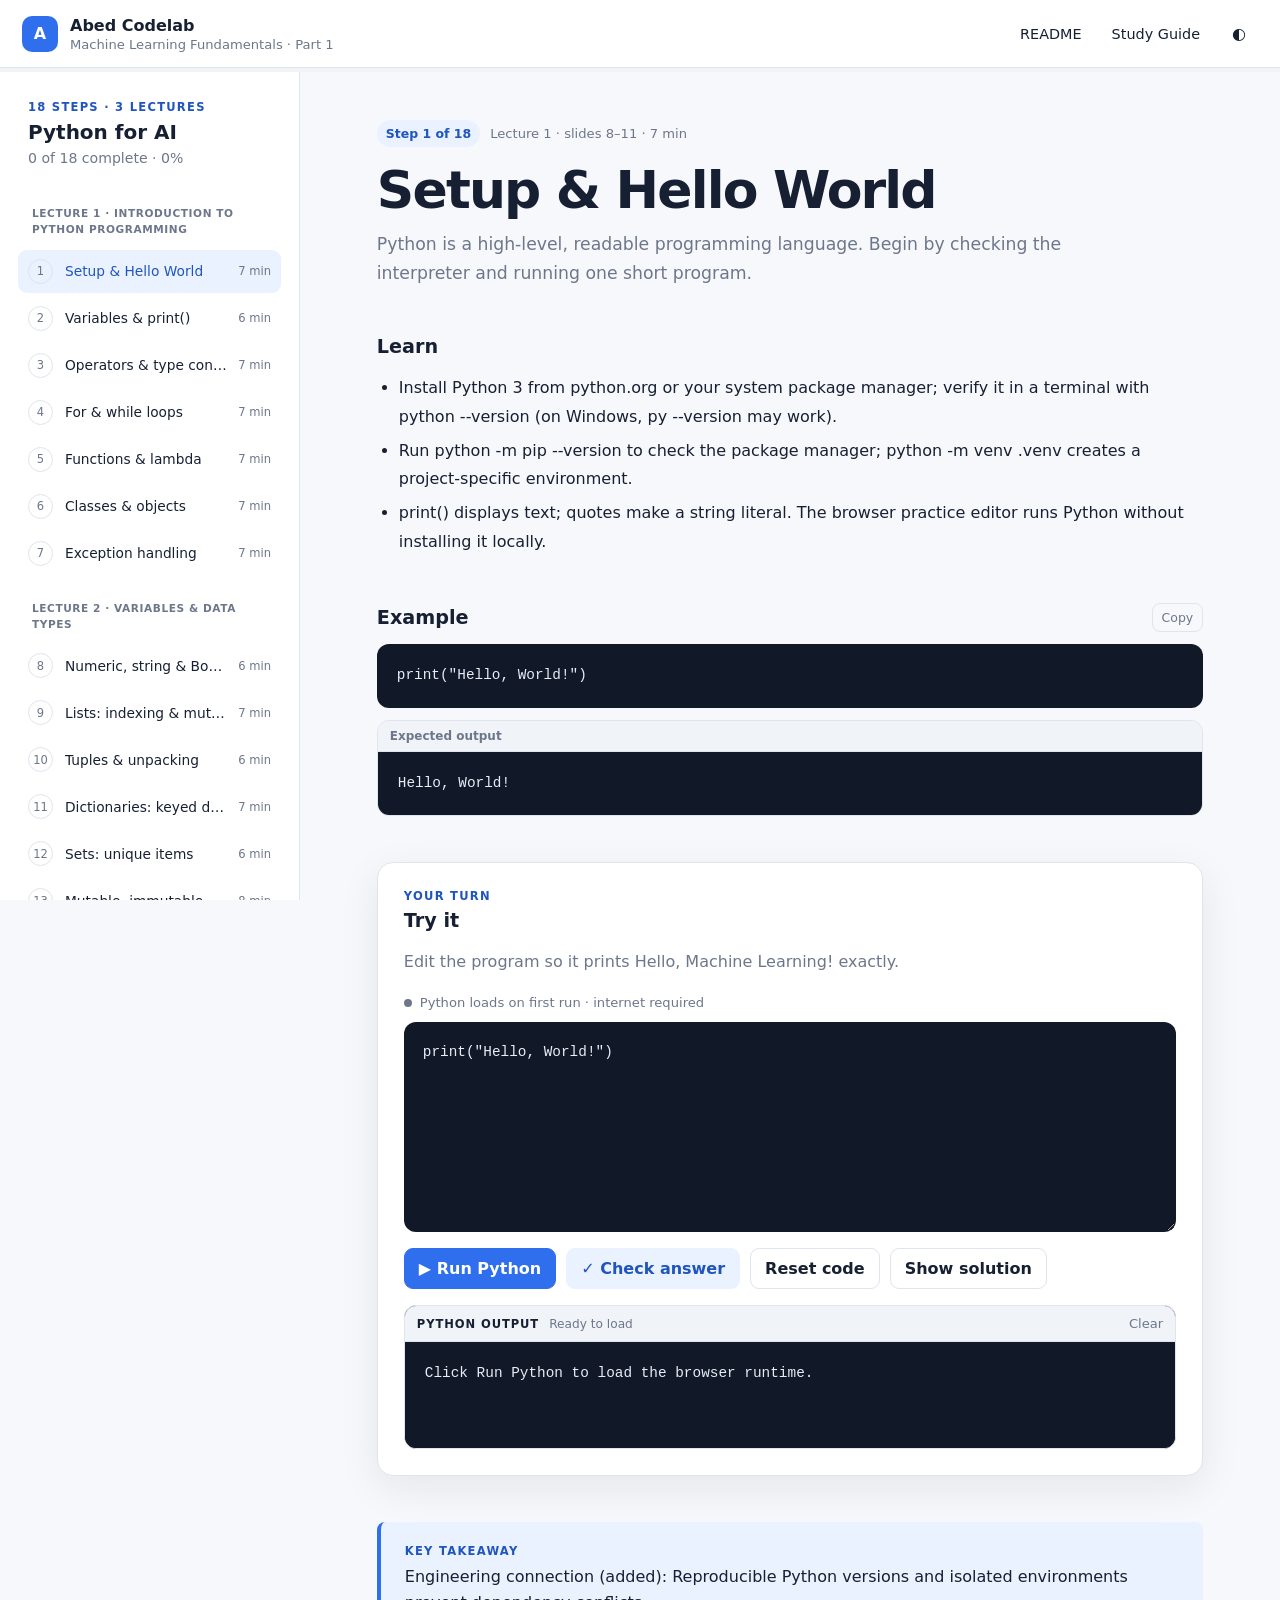
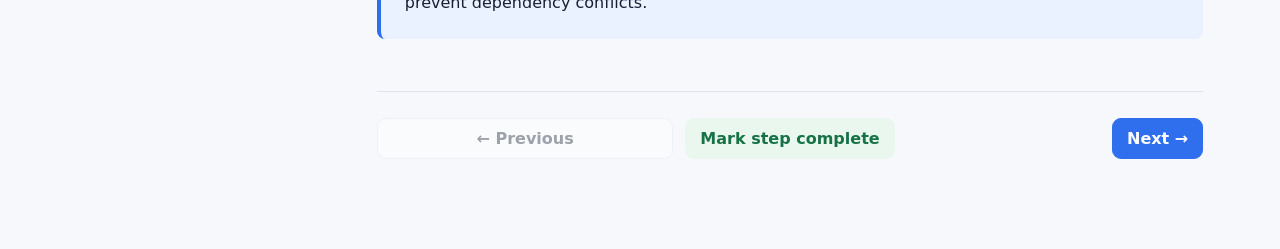
==== codelab/index.html @ a39e4258 "Link Codelab navigation to rendered GitHub documentation" ====
<!doctype html>
<html lang="en">
<head>
  <meta charset="utf-8">
  <meta name="viewport" content="width=device-width, initial-scale=1">
  <meta name="description" content="Abed Codelab: interactive Python-first course from three Machine Learning Fundamentals lecture decks.">
  <title>Abed Codelab — Machine Learning Fundamentals · Part 1</title>
  <link rel="stylesheet" href="./styles.css?v=20261101-part1">
</head>
<body>
  <header class="topbar">
    <button class="menu-button" id="menuButton" aria-label="Open navigation">☰</button>
    <div class="brand">
      <div class="brand-mark">A</div>
      <div>
        <strong>Abed Codelab</strong>
        <span>Machine Learning Fundamentals · Part 1</span>
      </div>
    </div>
    <div class="topbar-actions">
      <a href="https://github.com/abed-dvp/machine-learning-fundamentals-part1#readme" class="ghost-link" target="_blank">README</a>
      <a href="https://github.com/abed-dvp/machine-learning-fundamentals-part1/blob/main/STUDY_GUIDE.md" class="ghost-link" target="_blank">Study Guide</a>
      <button id="themeButton" class="icon-button" aria-label="Toggle theme">◐</button>
    </div>
  </header>

  <div class="progress-shell" aria-label="Course progress">
    <div id="progressBar" class="progress-bar"></div>
  </div>

  <div class="layout">
    <aside class="sidebar" id="sidebar">
      <div class="sidebar-head">
        <p class="eyebrow">18 STEPS · 3 LECTURES</p>
        <h2>Python for AI</h2>
        <p id="progressText">0 of 18 complete</p>
      </div>
      <nav id="stepNav" class="step-nav" aria-label="Codelab steps"></nav>
      <div class="sidebar-footer">
        <button id="resetProgress" class="text-button">Reset progress</button>
      </div>
    </aside>

    <main class="main">
      <article class="lesson-card">
        <div class="lesson-meta">
          <span id="stepNumber" class="step-pill"></span>
          <span id="videoTime" class="time-link"></span>
        </div>

        <h1 id="lessonTitle"></h1>
        <p id="lessonIntro" class="lead"></p>

        <section>
          <h2>Learn</h2>
          <ul id="learnBullets" class="learn-list"></ul>
        </section>

        <section>
          <div class="section-head">
            <h2>Example</h2>
            <button class="copy-button" data-copy="exampleCode">Copy</button>
          </div>
          <pre><code id="exampleCode"></code></pre>
          <div class="output-block">
            <span>Expected output</span>
            <pre><code id="expectedOutput"></code></pre>
          </div>
        </section>

        <section class="try-section">
          <div class="section-head">
            <div>
              <p class="eyebrow">YOUR TURN</p>
              <h2>Try it</h2>
            </div>
          </div>
          <p id="challengeText"></p>
          <div class="runtime-status" id="runtimeStatus" role="status" aria-live="polite">
            <span class="runtime-dot loading" id="runtimeDot"></span>
            <span id="runtimeText">Loading Python runtime…</span>
          </div>

          <textarea id="starterCode" spellcheck="false" aria-label="Practice Python code"></textarea>

          <div class="try-actions">
            <button id="runPython" class="primary-button" disabled>▶ Run Python</button>
            <button id="checkAnswer" class="check-button" disabled>✓ Check answer</button>
            <button id="resetCode" class="secondary-button">Reset code</button>
            <button id="solutionButton" class="secondary-button">Show solution</button>
          </div>

          <div class="run-panel" id="runPanel" aria-live="polite">
            <div class="run-panel-head">
              <div>
                <span class="terminal-label">PYTHON OUTPUT</span>
                <span class="execution-state" id="executionState">Ready when Python loads</span>
              </div>
              <button id="clearOutput" class="text-button">Clear</button>
            </div>
            <pre class="terminal"><code id="runOutput">Python runtime is loading…</code></pre>
            <div id="checkFeedback" class="check-feedback" hidden></div>
          </div>

          <div id="solutionPanel" class="solution-panel" hidden>
            <div class="section-head">
              <strong>One possible solution</strong>
              <button class="copy-button" data-copy="solutionCode">Copy</button>
            </div>
            <pre><code id="solutionCode"></code></pre>
          </div>
        </section>

        <section class="takeaway">
          <p class="eyebrow">KEY TAKEAWAY</p>
          <p id="takeawayText"></p>
        </section>

        <div class="lesson-footer">
          <button id="prevButton" class="secondary-button">← Previous</button>
          <button id="completeButton" class="complete-button">Mark step complete</button>
          <button id="nextButton" class="primary-button">Next →</button>
        </div>
      </article>
    </main>
  </div>

  <script src="./steps.js?v=20261101-part1"></script>
  <script src="./app.js?v=20261101-part1"></script>
</body>
</html>
---- codelab/styles.css ----
:root {
  --bg: #f7f8fb;
  --surface: #ffffff;
  --surface-2: #f0f3f8;
  --text: #172033;
  --muted: #6d778b;
  --border: #dfe4ed;
  --accent: #2f6fed;
  --accent-strong: #1f55bd;
  --accent-soft: #eaf1ff;
  --success: #177245;
  --success-soft: #e9f7ef;
  --code-bg: #111827;
  --code-text: #e7edf7;
  --shadow: 0 12px 40px rgba(20, 31, 51, 0.08);
}

[data-theme="dark"] {
  --bg: #0d1117;
  --surface: #151b23;
  --surface-2: #1c2430;
  --text: #edf2f8;
  --muted: #9da8b8;
  --border: #2c3644;
  --accent: #79a6ff;
  --accent-strong: #9dbbff;
  --accent-soft: #182a4c;
  --success: #63cf93;
  --success-soft: #153624;
  --code-bg: #090d12;
  --code-text: #e8eef8;
  --shadow: none;
}

* { box-sizing: border-box; }

html { scroll-behavior: smooth; }

body {
  margin: 0;
  font-family: Inter, ui-sans-serif, system-ui, -apple-system, BlinkMacSystemFont, "Segoe UI", sans-serif;
  color: var(--text);
  background: var(--bg);
}

button, textarea { font: inherit; }

button, a { -webkit-tap-highlight-color: transparent; }

.topbar {
  position: sticky;
  top: 0;
  z-index: 20;
  height: 68px;
  display: flex;
  align-items: center;
  gap: 18px;
  padding: 0 22px;
  background: color-mix(in srgb, var(--surface) 94%, transparent);
  border-bottom: 1px solid var(--border);
  backdrop-filter: blur(12px);
}

.brand {
  display: flex;
  align-items: center;
  gap: 12px;
  min-width: 0;
}

.brand-mark {
  width: 36px;
  height: 36px;
  display: grid;
  place-items: center;
  border-radius: 10px;
  font-weight: 800;
  color: white;
  background: var(--accent);
}

.brand strong, .brand span {
  display: block;
}

.brand span {
  margin-top: 2px;
  color: var(--muted);
  font-size: 0.82rem;
}

.topbar-actions {
  margin-left: auto;
  display: flex;
  align-items: center;
  gap: 10px;
}

.ghost-link, .icon-button, .menu-button {
  color: var(--text);
  background: transparent;
  border: 0;
  text-decoration: none;
  cursor: pointer;
}

.ghost-link {
  padding: 8px 10px;
  border-radius: 8px;
  font-size: 0.9rem;
}

.ghost-link:hover { background: var(--surface-2); }

.icon-button, .menu-button {
  width: 38px;
  height: 38px;
  border-radius: 9px;
}

.icon-button:hover, .menu-button:hover { background: var(--surface-2); }

.menu-button { display: none; font-size: 1.1rem; }

.progress-shell {
  position: sticky;
  top: 68px;
  z-index: 19;
  height: 4px;
  background: var(--surface-2);
}

.progress-bar {
  width: 0;
  height: 100%;
  background: var(--accent);
  transition: width 200ms ease;
}

.layout {
  display: grid;
  grid-template-columns: 300px minmax(0, 1fr);
  min-height: calc(100vh - 72px);
}

.sidebar {
  position: sticky;
  top: 72px;
  align-self: start;
  height: calc(100vh - 72px);
  overflow-y: auto;
  padding: 28px 18px 24px;
  background: var(--surface);
  border-right: 1px solid var(--border);
}

.sidebar-head {
  padding: 0 10px 18px;
}

.sidebar-head h2 {
  margin: 4px 0 6px;
  font-size: 1.25rem;
}

.sidebar-head p:last-child {
  margin: 0;
  color: var(--muted);
  font-size: 0.88rem;
}

.eyebrow {
  margin: 0 0 6px;
  color: var(--accent-strong);
  font-size: 0.72rem;
  font-weight: 800;
  letter-spacing: 0.11em;
}

.step-nav {
  display: grid;
  gap: 4px;
}

.step-link {
  width: 100%;
  display: grid;
  grid-template-columns: 27px minmax(0, 1fr) auto;
  align-items: center;
  gap: 10px;
  padding: 9px 10px;
  color: var(--text);
  background: transparent;
  border: 0;
  border-radius: 9px;
  text-align: left;
  cursor: pointer;
}

.step-link:hover { background: var(--surface-2); }

.step-link.active {
  color: var(--accent-strong);
  background: var(--accent-soft);
}

.step-index {
  width: 25px;
  height: 25px;
  display: grid;
  place-items: center;
  color: var(--muted);
  border: 1px solid var(--border);
  border-radius: 50%;
  font-size: 0.72rem;
}

.step-link.complete .step-index {
  color: var(--success);
  background: var(--success-soft);
  border-color: transparent;
}

.step-title {
  min-width: 0;
  overflow: hidden;
  text-overflow: ellipsis;
  white-space: nowrap;
  font-size: 0.86rem;
}

.step-time {
  color: var(--muted);
  font-size: 0.72rem;
}

.sidebar-footer {
  padding: 18px 10px 0;
}

.text-button {
  padding: 0;
  color: var(--muted);
  background: none;
  border: 0;
  cursor: pointer;
  font-size: 0.82rem;
}

.text-button:hover { color: var(--text); }

.main {
  padding: 48px clamp(20px, 6vw, 84px) 90px;
}

.lesson-card {
  max-width: 900px;
  margin: 0 auto;
}

.lesson-meta {
  display: flex;
  align-items: center;
  gap: 10px;
}

.step-pill {
  display: inline-flex;
  padding: 6px 9px;
  color: var(--accent-strong);
  background: var(--accent-soft);
  border-radius: 999px;
  font-size: 0.78rem;
  font-weight: 700;
}

.time-link {
  color: var(--muted);
  text-decoration: none;
  font-size: 0.82rem;
}

.time-link:hover { color: var(--accent-strong); }

h1 {
  max-width: 760px;
  margin: 16px 0 12px;
  font-size: clamp(2rem, 5vw, 3.25rem);
  line-height: 1.05;
  letter-spacing: -0.035em;
}

.lead {
  max-width: 760px;
  margin: 0;
  color: var(--muted);
  font-size: 1.08rem;
  line-height: 1.72;
}

section {
  margin-top: 46px;
}

section h2 {
  margin: 0 0 16px;
  font-size: 1.2rem;
}

.learn-list {
  margin: 0;
  padding-left: 22px;
  line-height: 1.8;
}

.learn-list li + li { margin-top: 5px; }

.section-head {
  display: flex;
  align-items: center;
  justify-content: space-between;
  gap: 16px;
  margin-bottom: 12px;
}

.section-head h2 { margin: 0; }

pre {
  margin: 0;
  overflow-x: auto;
  border-radius: 12px;
  background: var(--code-bg);
}

pre code {
  display: block;
  padding: 20px;
  color: var(--code-text);
  font-family: "SFMono-Regular", Consolas, "Liberation Mono", monospace;
  font-size: 0.9rem;
  line-height: 1.65;
  white-space: pre;
}

.copy-button {
  padding: 6px 9px;
  color: var(--muted);
  background: transparent;
  border: 1px solid var(--border);
  border-radius: 8px;
  cursor: pointer;
  font-size: 0.78rem;
}

.copy-button:hover {
  color: var(--text);
  background: var(--surface-2);
}

.output-block {
  margin-top: 12px;
  border: 1px solid var(--border);
  border-radius: 12px;
  overflow: hidden;
}

.output-block > span {
  display: block;
  padding: 8px 12px;
  color: var(--muted);
  background: var(--surface-2);
  border-bottom: 1px solid var(--border);
  font-size: 0.75rem;
  font-weight: 700;
}

.output-block pre { border-radius: 0; }

.try-section {
  padding: 26px;
  border: 1px solid var(--border);
  border-radius: 16px;
  background: var(--surface);
  box-shadow: var(--shadow);
}

.try-section > p {
  color: var(--muted);
  line-height: 1.7;
}

textarea {
  width: 100%;
  min-height: 210px;
  resize: vertical;
  padding: 18px;
  color: var(--code-text);
  background: var(--code-bg);
  border: 1px solid transparent;
  border-radius: 12px;
  outline: none;
  font-family: "SFMono-Regular", Consolas, "Liberation Mono", monospace;
  font-size: 0.9rem;
  line-height: 1.6;
  tab-size: 4;
}

textarea:focus { border-color: var(--accent); }

.try-actions {
  display: flex;
  gap: 10px;
  margin-top: 12px;
}

.solution-panel {
  margin-top: 18px;
  padding-top: 18px;
  border-top: 1px solid var(--border);
}

.takeaway {
  padding: 22px 24px;
  border-left: 4px solid var(--accent);
  border-radius: 8px;
  background: var(--accent-soft);
}

.takeaway p:last-child {
  margin: 0;
  line-height: 1.65;
}

.lesson-footer {
  display: grid;
  grid-template-columns: 1fr auto 1fr;
  align-items: center;
  gap: 12px;
  margin-top: 52px;
  padding-top: 26px;
  border-top: 1px solid var(--border);
}

.lesson-footer #nextButton { justify-self: end; }

.primary-button,
.secondary-button,
.complete-button {
  padding: 10px 14px;
  border-radius: 9px;
  cursor: pointer;
  font-weight: 700;
}

.primary-button {
  color: white;
  background: var(--accent);
  border: 1px solid var(--accent);
}

.primary-button:hover { background: var(--accent-strong); }

.secondary-button {
  color: var(--text);
  background: var(--surface);
  border: 1px solid var(--border);
}

.secondary-button:hover { background: var(--surface-2); }

.complete-button {
  color: var(--success);
  background: var(--success-soft);
  border: 1px solid transparent;
}

.complete-button.completed {
  color: var(--surface);
  background: var(--success);
}

button:disabled {
  opacity: 0.4;
  cursor: not-allowed;
}

@media (max-width: 900px) {
  .menu-button { display: inline-grid; place-items: center; }

  .ghost-link { display: none; }

  .layout { grid-template-columns: 1fr; }

  .sidebar {
    position: fixed;
    z-index: 30;
    top: 72px;
    left: 0;
    width: min(88vw, 320px);
    transform: translateX(-105%);
    transition: transform 180ms ease;
    box-shadow: var(--shadow);
  }

  .sidebar.open { transform: translateX(0); }

  .main { padding-top: 32px; }

  .lesson-footer {
    grid-template-columns: 1fr 1fr;
  }

  .complete-button {
    grid-column: 1 / -1;
    grid-row: 1;
  }

  #prevButton { grid-column: 1; }
  #nextButton { grid-column: 2; }
}

@media (max-width: 560px) {
  .topbar { padding: 0 12px; gap: 8px; }
  .brand span { display: none; }
  .main { padding-left: 16px; padding-right: 16px; }
  .try-section { padding: 20px 16px; }
  h1 { font-size: 2.1rem; }
}


/* Real Python runtime */
.runtime-status {
  display: inline-flex;
  align-items: center;
  gap: 8px;
  margin: 2px 0 12px;
  color: var(--muted);
  font-size: 0.82rem;
}

.runtime-dot {
  width: 8px;
  height: 8px;
  border-radius: 50%;
  background: var(--muted);
}

.runtime-dot.loading {
  background: #d89a23;
  animation: runtime-pulse 1.1s ease-in-out infinite;
}

.runtime-dot.ready {
  background: var(--success);
  animation: none;
}

.runtime-dot.error {
  background: #c94646;
  animation: none;
}

@keyframes runtime-pulse {
  0%, 100% { opacity: 0.35; }
  50% { opacity: 1; }
}

.check-button {
  padding: 10px 14px;
  color: var(--accent-strong);
  background: var(--accent-soft);
  border: 1px solid transparent;
  border-radius: 9px;
  cursor: pointer;
  font-weight: 700;
}

.check-button:hover:not(:disabled) {
  border-color: var(--accent);
}

.run-panel {
  margin-top: 16px;
  overflow: hidden;
  border: 1px solid var(--border);
  border-radius: 12px;
  background: var(--code-bg);
}

.run-panel-head {
  display: flex;
  align-items: center;
  justify-content: space-between;
  gap: 12px;
  padding: 10px 12px;
  background: var(--surface-2);
  border-bottom: 1px solid var(--border);
}

.run-panel-head > div {
  display: flex;
  align-items: baseline;
  gap: 10px;
  min-width: 0;
}

.terminal-label {
  color: var(--text);
  font-size: 0.72rem;
  font-weight: 800;
  letter-spacing: 0.08em;
}

.execution-state {
  color: var(--muted);
  font-size: 0.76rem;
}

.terminal {
  min-height: 106px;
  max-height: 340px;
  overflow: auto;
  border-radius: 0;
}

.terminal code {
  min-height: 106px;
  color: var(--code-text);
}

.terminal code.error-output {
  color: #ffb4b4;
}

.check-feedback {
  padding: 12px 14px;
  border-top: 1px solid var(--border);
  font-size: 0.88rem;
  line-height: 1.5;
}

.check-feedback.success {
  color: var(--success);
  background: var(--success-soft);
}

.check-feedback.failure {
  color: #b43535;
  background: #fff0f0;
}

[data-theme="dark"] .check-feedback.failure {
  color: #ffadad;
  background: #321b1b;
}

@media (max-width: 560px) {
  .try-actions {
    display: grid;
    grid-template-columns: 1fr 1fr;
  }

  .try-actions button {
    width: 100%;
  }

  .run-panel-head > div {
    display: grid;
    gap: 2px;
  }
}

@media (prefers-reduced-motion: reduce) {
  .runtime-dot.loading {
    animation: none;
  }
}

/* Course-specific navigation additions. Other styles match the reference Codelab. */
.module-divider{padding:18px 14px 8px;margin-top:4px;font-size:.66rem;letter-spacing:.055em;text-transform:uppercase;color:var(--muted);font-weight:750;line-height:1.5}
.time-link{cursor:default}
@media(max-width:620px){.module-divider{padding-left:10px}}
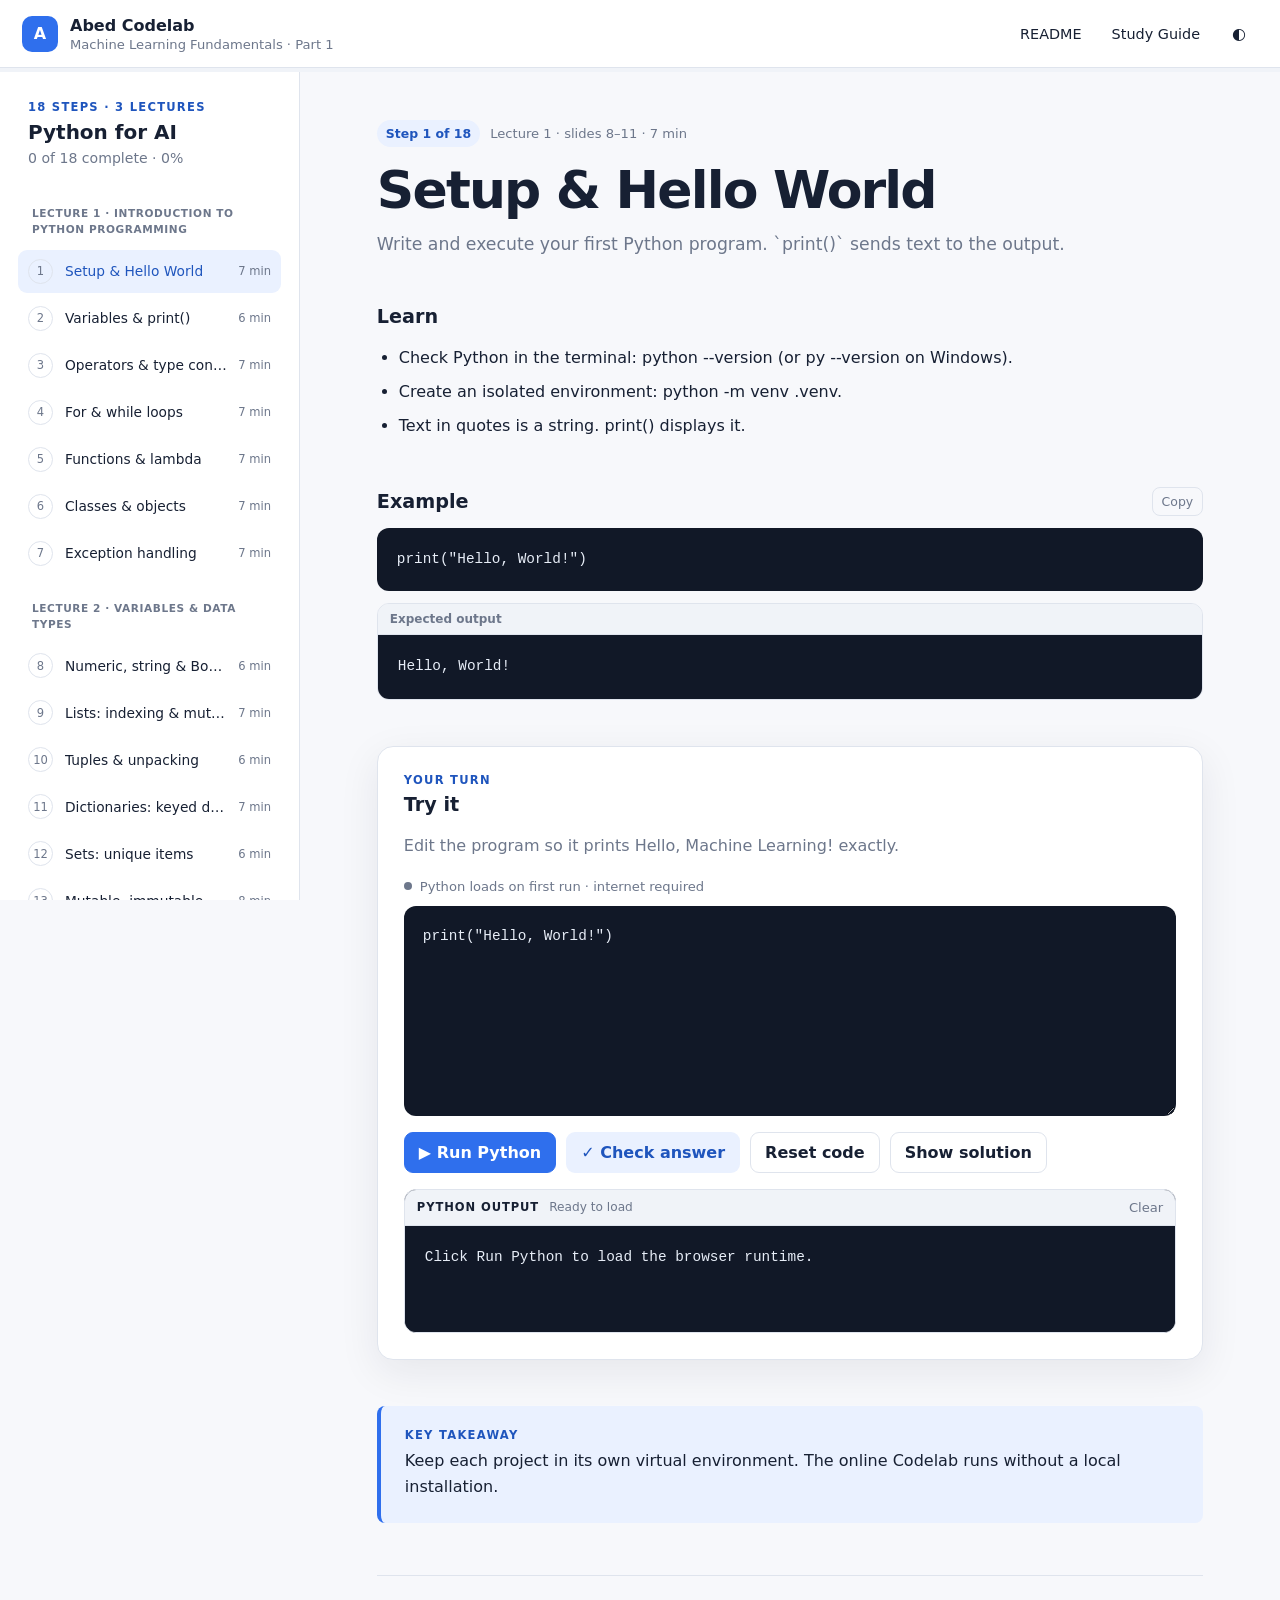
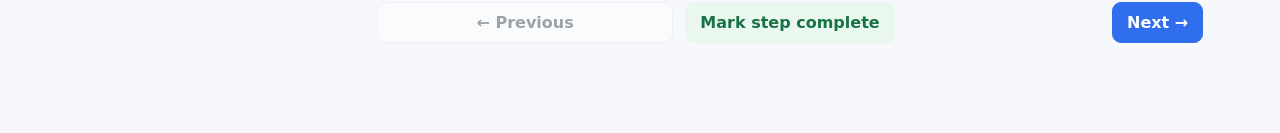
==== commit 1f06782d: "Refine Python lessons with concise reference-style explanations and outputs" ====
--- a/codelab/index.html
+++ b/codelab/index.html
@@ -125,7 +125,7 @@
     </main>
   </div>
 
-  <script src="./steps.js?v=20261101-part1"></script>
+  <script src="./steps.js?v=20261101-part1-clean2"></script>
   <script src="./app.js?v=20261101-part1"></script>
 </body>
 </html>
--- a/codelab/styles.css
+++ b/codelab/styles.css
@@ -676,7 +676,7 @@
   }
 }
 
-/* Course-specific navigation additions. Other styles match the reference Codelab. */
+/* Course navigation: group lessons by lecture. */
 .module-divider{padding:18px 14px 8px;margin-top:4px;font-size:.66rem;letter-spacing:.055em;text-transform:uppercase;color:var(--muted);font-weight:750;line-height:1.5}
 .time-link{cursor:default}
 @media(max-width:620px){.module-divider{padding-left:10px}}
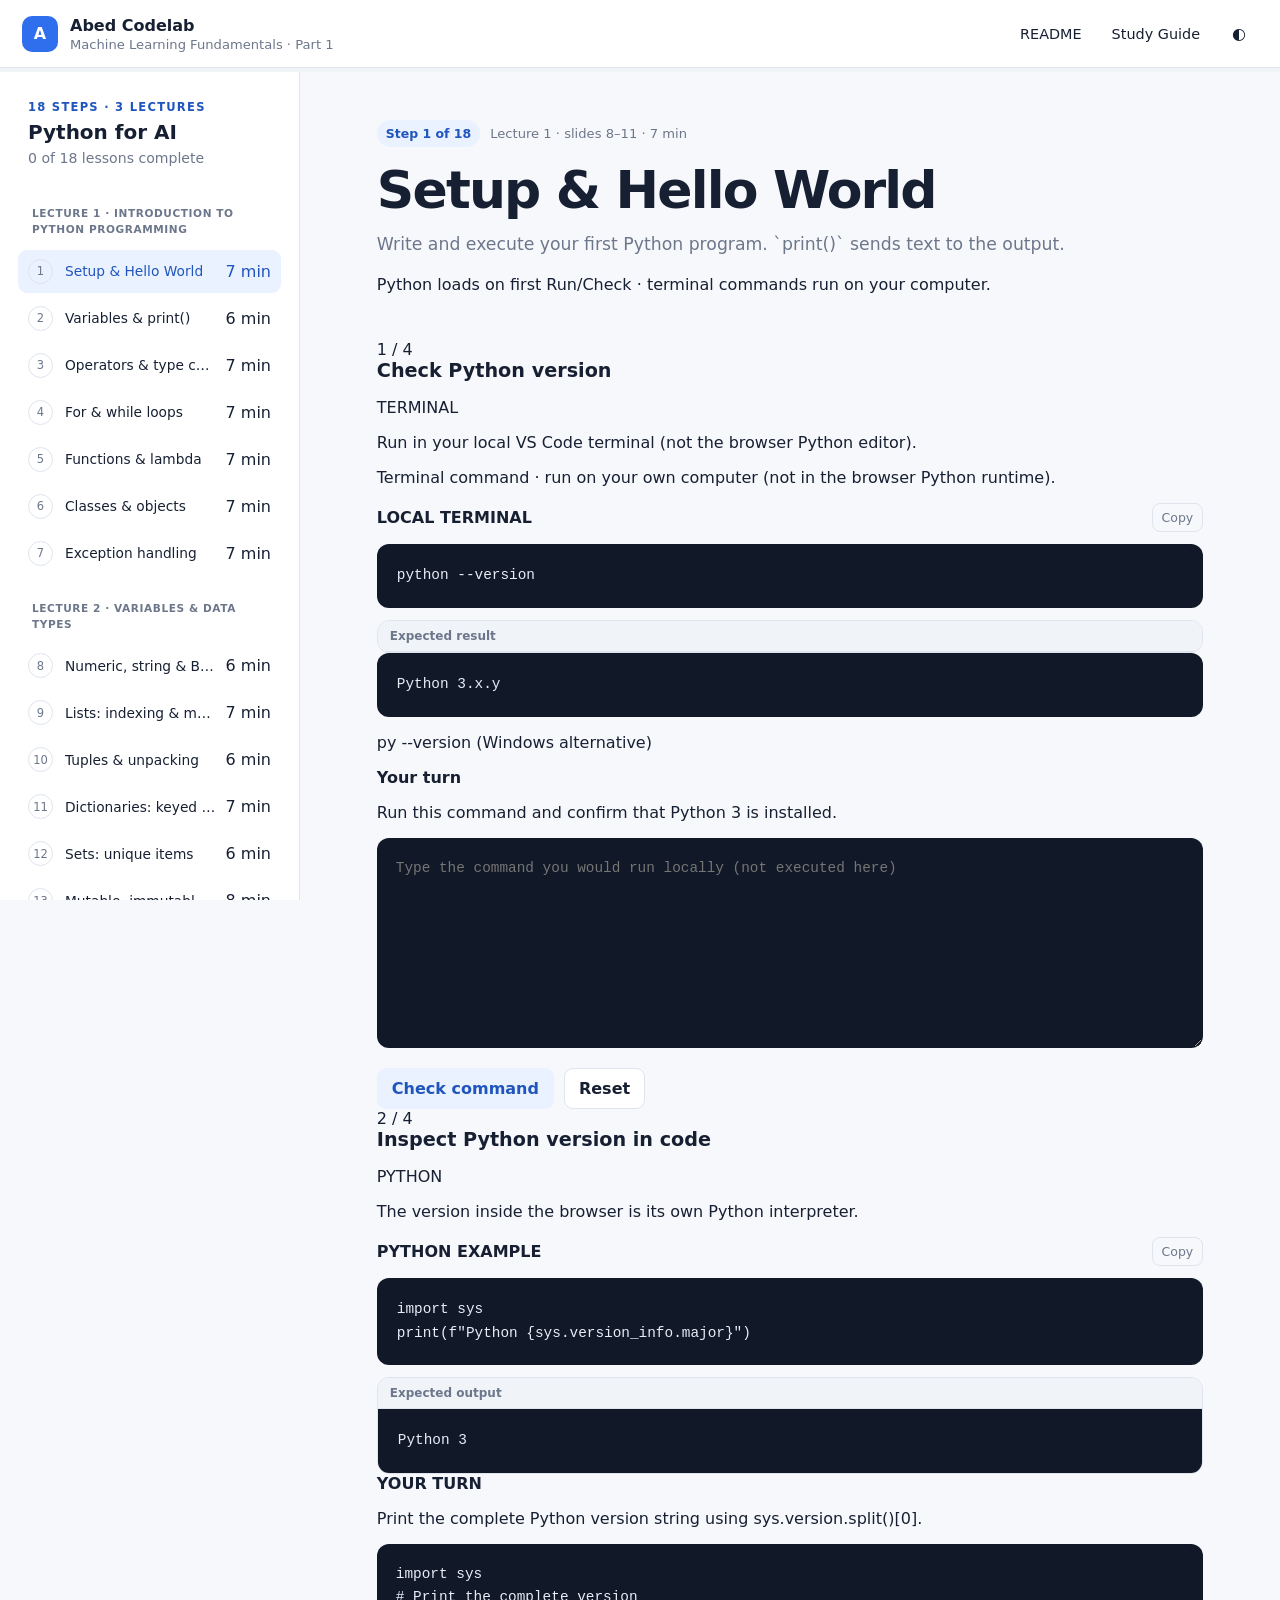
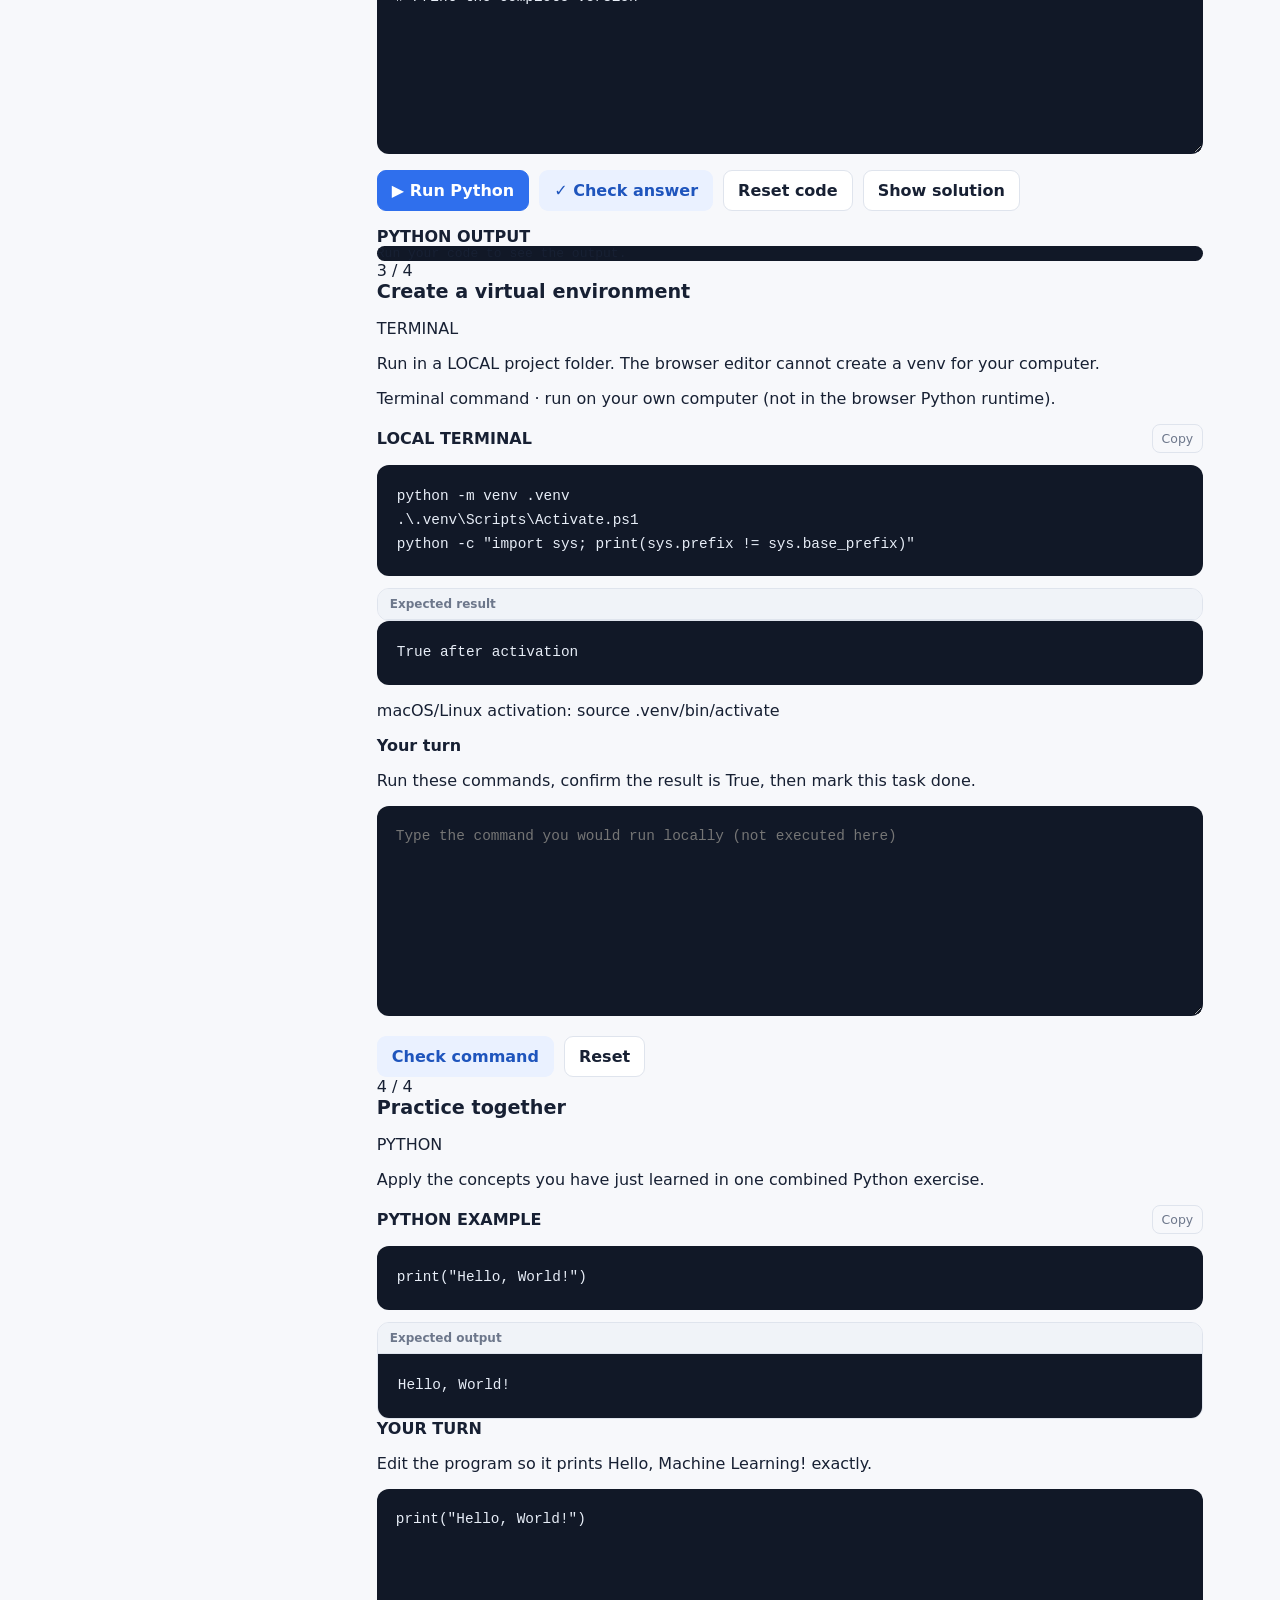
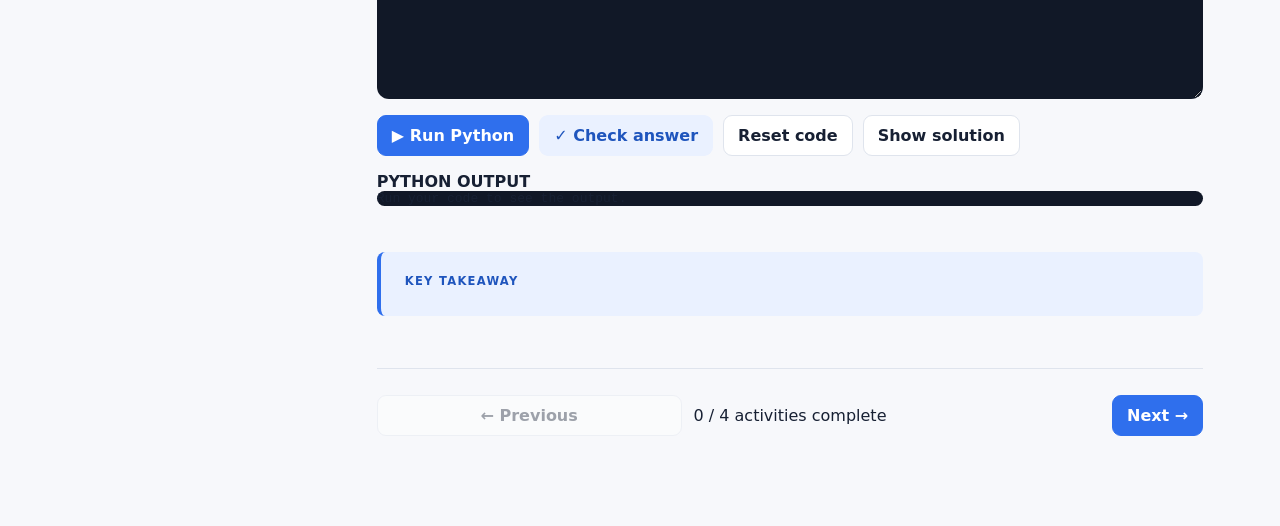
==== commit abd78626: "Render concept cards and matching inline exercises: codelab/index.html" ====
--- a/codelab/index.html
+++ b/codelab/index.html
@@ -5,7 +5,7 @@
   <meta name="viewport" content="width=device-width, initial-scale=1">
   <meta name="description" content="Abed Codelab: interactive Python-first course from three Machine Learning Fundamentals lecture decks.">
   <title>Abed Codelab — Machine Learning Fundamentals · Part 1</title>
-  <link rel="stylesheet" href="./styles.css?v=20261101-part1">
+  <link rel="stylesheet" href="./styles.css?v=20261101-inlines">
 </head>
 <body>
   <header class="topbar">
@@ -51,65 +51,8 @@
         <h1 id="lessonTitle"></h1>
         <p id="lessonIntro" class="lead"></p>
 
-        <section>
-          <h2>Learn</h2>
-          <ul id="learnBullets" class="learn-list"></ul>
-        </section>
-
-        <section>
-          <div class="section-head">
-            <h2>Example</h2>
-            <button class="copy-button" data-copy="exampleCode">Copy</button>
-          </div>
-          <pre><code id="exampleCode"></code></pre>
-          <div class="output-block">
-            <span>Expected output</span>
-            <pre><code id="expectedOutput"></code></pre>
-          </div>
-        </section>
-
-        <section class="try-section">
-          <div class="section-head">
-            <div>
-              <p class="eyebrow">YOUR TURN</p>
-              <h2>Try it</h2>
-            </div>
-          </div>
-          <p id="challengeText"></p>
-          <div class="runtime-status" id="runtimeStatus" role="status" aria-live="polite">
-            <span class="runtime-dot loading" id="runtimeDot"></span>
-            <span id="runtimeText">Loading Python runtime…</span>
-          </div>
-
-          <textarea id="starterCode" spellcheck="false" aria-label="Practice Python code"></textarea>
-
-          <div class="try-actions">
-            <button id="runPython" class="primary-button" disabled>▶ Run Python</button>
-            <button id="checkAnswer" class="check-button" disabled>✓ Check answer</button>
-            <button id="resetCode" class="secondary-button">Reset code</button>
-            <button id="solutionButton" class="secondary-button">Show solution</button>
-          </div>
-
-          <div class="run-panel" id="runPanel" aria-live="polite">
-            <div class="run-panel-head">
-              <div>
-                <span class="terminal-label">PYTHON OUTPUT</span>
-                <span class="execution-state" id="executionState">Ready when Python loads</span>
-              </div>
-              <button id="clearOutput" class="text-button">Clear</button>
-            </div>
-            <pre class="terminal"><code id="runOutput">Python runtime is loading…</code></pre>
-            <div id="checkFeedback" class="check-feedback" hidden></div>
-          </div>
-
-          <div id="solutionPanel" class="solution-panel" hidden>
-            <div class="section-head">
-              <strong>One possible solution</strong>
-              <button class="copy-button" data-copy="solutionCode">Copy</button>
-            </div>
-            <pre><code id="solutionCode"></code></pre>
-          </div>
-        </section>
+        <p class="runtime-note" id="runtimeText" role="status">Python loads on first run</p>
+        <section class="activity-list" id="activityList" aria-label="Individual lessons with matching exercises"></section>
 
         <section class="takeaway">
           <p class="eyebrow">KEY TAKEAWAY</p>
@@ -118,14 +61,15 @@
 
         <div class="lesson-footer">
           <button id="prevButton" class="secondary-button">← Previous</button>
-          <button id="completeButton" class="complete-button">Mark step complete</button>
+          <span id="completeButton" class="complete-status">0 / 0 activities complete</span>
           <button id="nextButton" class="primary-button">Next →</button>
         </div>
       </article>
     </main>
   </div>
 
-  <script src="./steps.js?v=20261101-part1-clean2"></script>
-  <script src="./app.js?v=20261101-part1"></script>
+  <script src="./steps.js?v=20261101-inlines"></script>
+  <script src="./activities.js?v=20261101-inlines"></script>
+  <script src="./app-inline.js?v=20261101-inlines"></script>
 </body>
 </html>
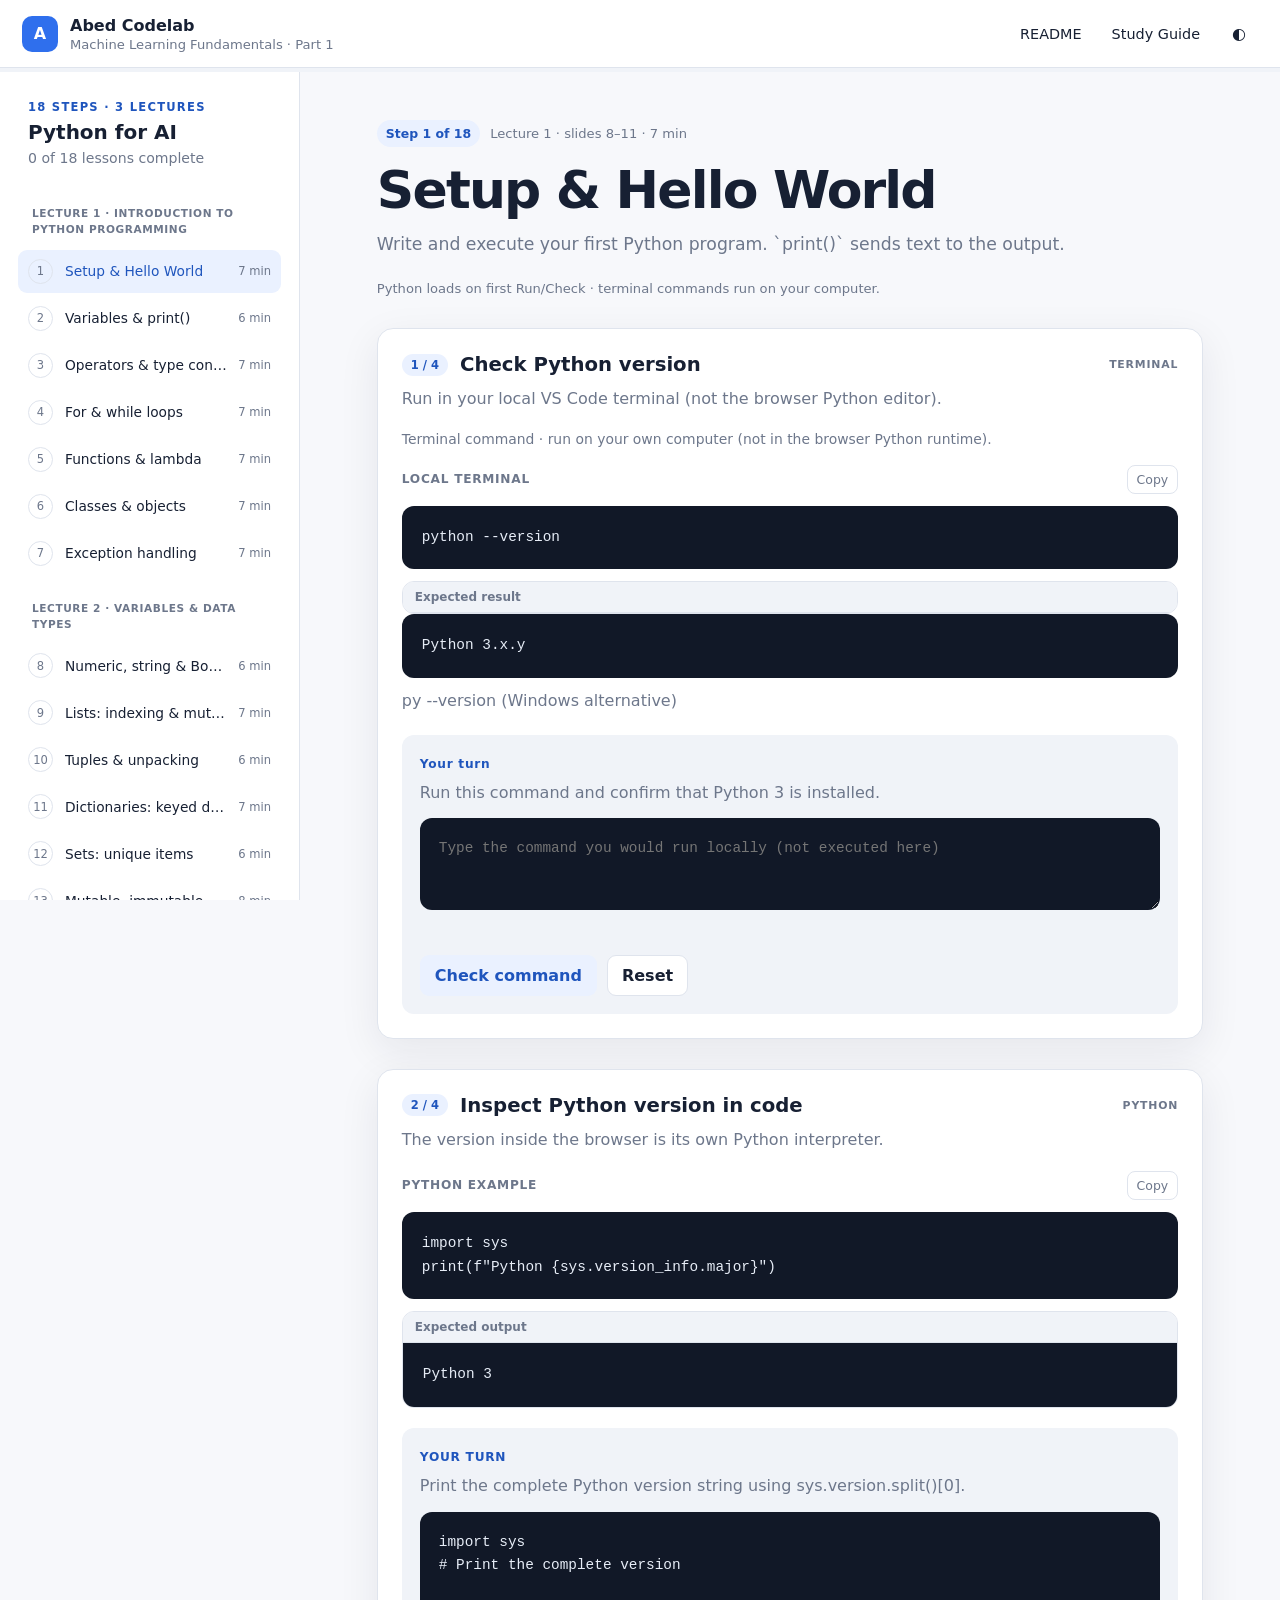
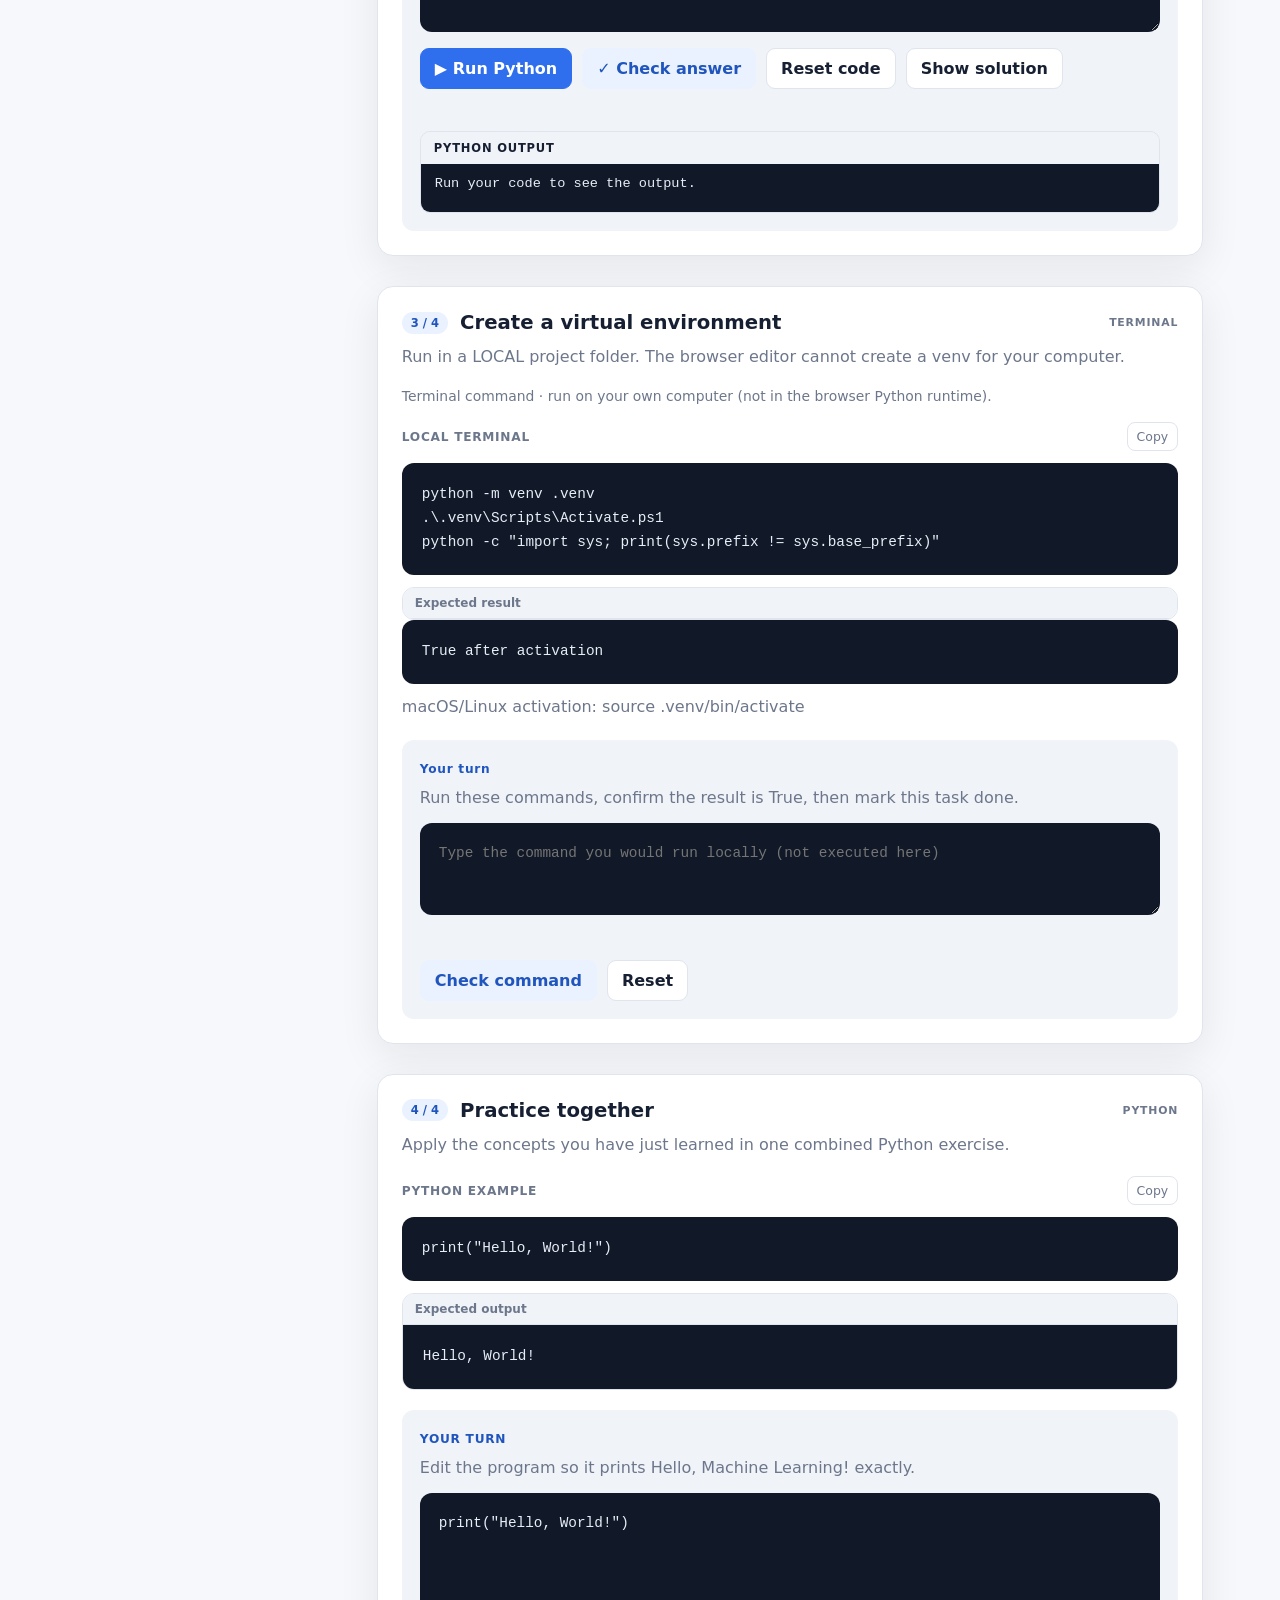
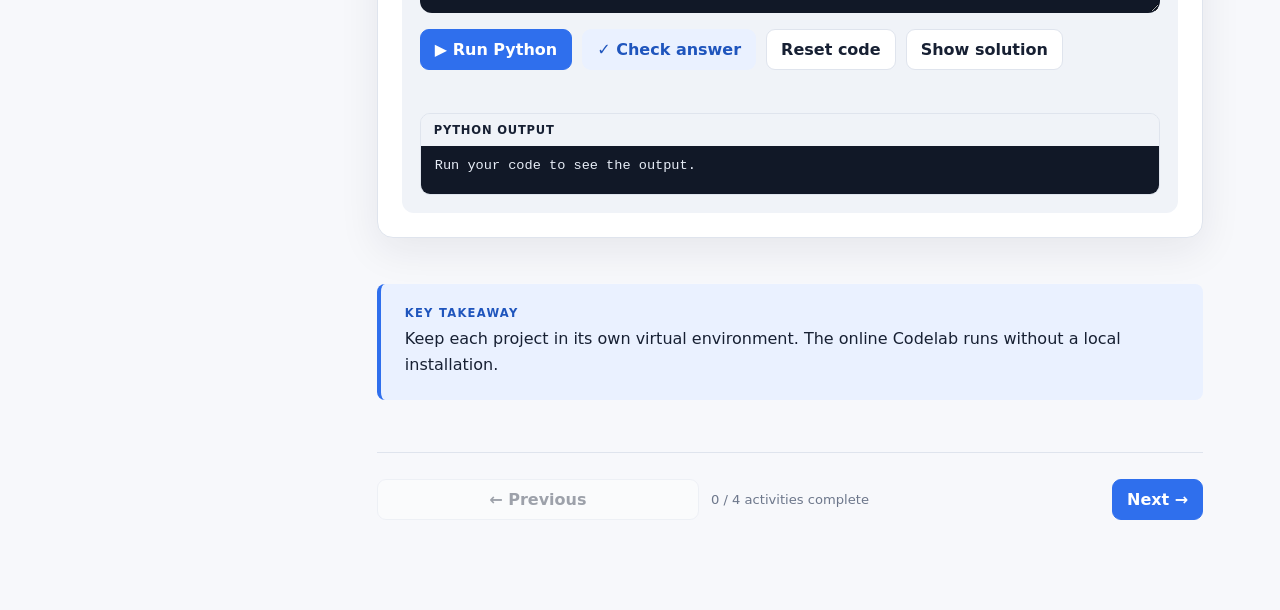
==== commit 6c9d02fe: "Consolidate inline-activity UI into canonical app.js and update tests" ====
--- a/codelab/index.html
+++ b/codelab/index.html
@@ -70,6 +70,6 @@
 
   <script src="./steps.js?v=20261101-inlines"></script>
   <script src="./activities.js?v=20261101-inlines"></script>
-  <script src="./app-inline.js?v=20261101-inlines"></script>
+  <script src="./app.js?v=20261101-inlines2"></script>
 </body>
 </html>
--- a/codelab/styles.css
+++ b/codelab/styles.css
@@ -680,3 +680,39 @@
 .module-divider{padding:18px 14px 8px;margin-top:4px;font-size:.66rem;letter-spacing:.055em;text-transform:uppercase;color:var(--muted);font-weight:750;line-height:1.5}
 .time-link{cursor:default}
 @media(max-width:620px){.module-divider{padding-left:10px}}
+
+/* Inline learning activities: one concept, one example, one matching exercise. */
+.activity-list { display:grid; gap:30px; margin-top:32px; }
+.concept-card { padding:24px; border:1px solid var(--border); border-radius:16px; background:var(--surface); box-shadow:var(--shadow); }
+.concept-heading { display:flex; align-items:center; flex-wrap:wrap; gap:12px; margin:0 0 10px; }
+.concept-heading h2 { margin:0; font-size:1.23rem; flex:1; min-width:180px; }
+.concept-number { font-size:.72rem; font-weight:750; padding:4px 9px; border-radius:99px; background:var(--accent-soft); color:var(--accent-strong); }
+.concept-type { font-size:.68rem; letter-spacing:.075em; color:var(--muted); font-weight:750; }
+.concept-note,.mini-note { color:var(--muted); line-height:1.65; margin:10px 0 18px; }
+.sample-label { font-size:.76rem; color:var(--muted); letter-spacing:.06em; }
+.concept-card .section-head { margin-top:18px; }
+.inline-practice { padding:18px; background:var(--surface-2); border-radius:12px; margin-top:20px; }
+.inline-practice > strong { font-size:.76rem; letter-spacing:.06em; color:var(--accent-strong); }
+.inline-practice > .mini-note { margin:8px 0 12px; }
+.activity-editor { min-height:120px; }
+.terminal-editor { min-height:92px; }
+.terminal-hint { color:var(--muted); font-size:.87rem; margin:10px 0 18px; }
+.terminal-example { margin-top:0; }
+.activity-feedback { min-height:1.2em; margin:12px 0 0; font-size:.86rem; line-height:1.5; color:var(--muted); }
+.activity-feedback.success { color:var(--success); }
+.activity-feedback.failure { color:#d45e5e; }
+.mini-output { margin-top:14px; border:1px solid var(--border); border-radius:10px; overflow:hidden; }
+.mini-output > strong { display:block; padding:9px 13px; background:var(--surface-2); font-size:.72rem; letter-spacing:.07em; }
+.mini-output pre { min-height:48px; border-radius:0; padding:12px 14px; overflow:auto; color:var(--code-text); }
+.mini-terminal { font-family:"SFMono-Regular",Consolas,monospace; white-space:pre-wrap; font-size:.85rem; }
+.mini-terminal.error-output { color:#ffadad; }
+.runtime-note { margin:22px 0 0; color:var(--muted); font-size:.82rem; }
+.complete-status { color:var(--muted); font-size:.82rem; text-align:center; }
+.complete-status.completed { color:var(--success); font-weight:700; }
+@media(max-width:600px) {
+  .concept-card { padding:16px; }
+  .inline-practice { padding:14px; }
+  .concept-heading { gap:8px; }
+  .concept-heading h2 { min-width:120px; }
+  .try-actions { flex-wrap:wrap; display:flex; }
+}
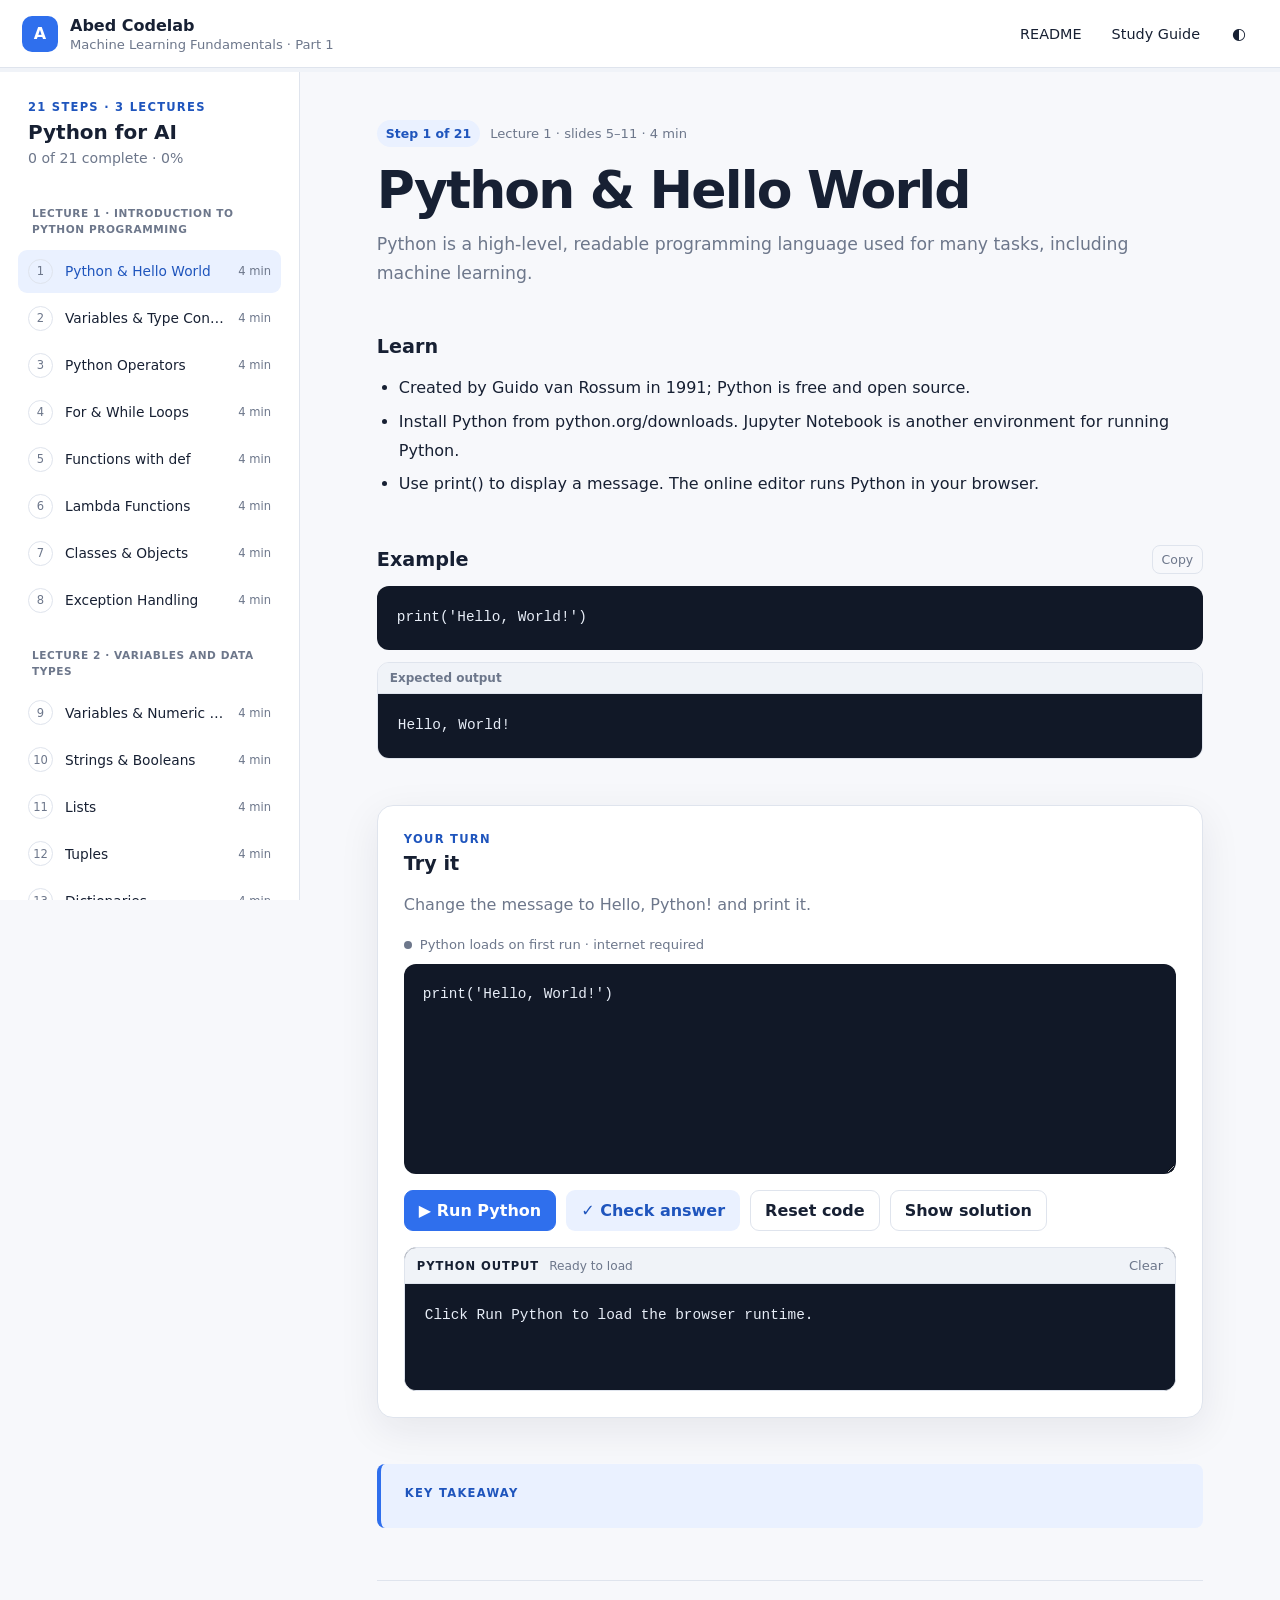
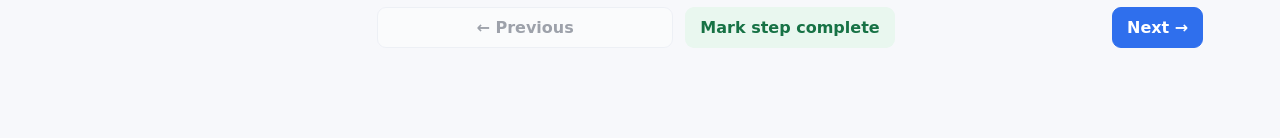
==== commit 6f77c83c: "Rebuild 21 concise source-based Codelab steps from three lecture decks" ====
--- a/codelab/index.html
+++ b/codelab/index.html
@@ -5,7 +5,7 @@
   <meta name="viewport" content="width=device-width, initial-scale=1">
   <meta name="description" content="Abed Codelab: interactive Python-first course from three Machine Learning Fundamentals lecture decks.">
   <title>Abed Codelab — Machine Learning Fundamentals · Part 1</title>
-  <link rel="stylesheet" href="./styles.css?v=20261101-inlines">
+  <link rel="stylesheet" href="./styles.css?v=source-v3">
 </head>
 <body>
   <header class="topbar">
@@ -31,9 +31,9 @@
   <div class="layout">
     <aside class="sidebar" id="sidebar">
       <div class="sidebar-head">
-        <p class="eyebrow">18 STEPS · 3 LECTURES</p>
+        <p class="eyebrow">21 STEPS · 3 LECTURES</p>
         <h2>Python for AI</h2>
-        <p id="progressText">0 of 18 complete</p>
+        <p id="progressText">0 of 21 complete</p>
       </div>
       <nav id="stepNav" class="step-nav" aria-label="Codelab steps"></nav>
       <div class="sidebar-footer">
@@ -51,8 +51,65 @@
         <h1 id="lessonTitle"></h1>
         <p id="lessonIntro" class="lead"></p>
 
-        <p class="runtime-note" id="runtimeText" role="status">Python loads on first run</p>
-        <section class="activity-list" id="activityList" aria-label="Individual lessons with matching exercises"></section>
+        <section>
+          <h2>Learn</h2>
+          <ul id="learnBullets" class="learn-list"></ul>
+        </section>
+
+        <section>
+          <div class="section-head">
+            <h2>Example</h2>
+            <button class="copy-button" data-copy="exampleCode">Copy</button>
+          </div>
+          <pre><code id="exampleCode"></code></pre>
+          <div class="output-block">
+            <span>Expected output</span>
+            <pre><code id="expectedOutput"></code></pre>
+          </div>
+        </section>
+
+        <section class="try-section">
+          <div class="section-head">
+            <div>
+              <p class="eyebrow">YOUR TURN</p>
+              <h2>Try it</h2>
+            </div>
+          </div>
+          <p id="challengeText"></p>
+          <div class="runtime-status" id="runtimeStatus" role="status" aria-live="polite">
+            <span class="runtime-dot loading" id="runtimeDot"></span>
+            <span id="runtimeText">Loading Python runtime…</span>
+          </div>
+
+          <textarea id="starterCode" spellcheck="false" aria-label="Practice Python code"></textarea>
+
+          <div class="try-actions">
+            <button id="runPython" class="primary-button" disabled>▶ Run Python</button>
+            <button id="checkAnswer" class="check-button" disabled>✓ Check answer</button>
+            <button id="resetCode" class="secondary-button">Reset code</button>
+            <button id="solutionButton" class="secondary-button">Show solution</button>
+          </div>
+
+          <div class="run-panel" id="runPanel" aria-live="polite">
+            <div class="run-panel-head">
+              <div>
+                <span class="terminal-label">PYTHON OUTPUT</span>
+                <span class="execution-state" id="executionState">Ready when Python loads</span>
+              </div>
+              <button id="clearOutput" class="text-button">Clear</button>
+            </div>
+            <pre class="terminal"><code id="runOutput">Python runtime is loading…</code></pre>
+            <div id="checkFeedback" class="check-feedback" hidden></div>
+          </div>
+
+          <div id="solutionPanel" class="solution-panel" hidden>
+            <div class="section-head">
+              <strong>One possible solution</strong>
+              <button class="copy-button" data-copy="solutionCode">Copy</button>
+            </div>
+            <pre><code id="solutionCode"></code></pre>
+          </div>
+        </section>
 
         <section class="takeaway">
           <p class="eyebrow">KEY TAKEAWAY</p>
@@ -61,15 +118,14 @@
 
         <div class="lesson-footer">
           <button id="prevButton" class="secondary-button">← Previous</button>
-          <span id="completeButton" class="complete-status">0 / 0 activities complete</span>
+          <button id="completeButton" class="complete-button">Mark step complete</button>
           <button id="nextButton" class="primary-button">Next →</button>
         </div>
       </article>
     </main>
   </div>
 
-  <script src="./steps.js?v=20261101-inlines"></script>
-  <script src="./activities.js?v=20261101-inlines"></script>
-  <script src="./app.js?v=20261101-inlines2"></script>
+  <script src="./steps.js?v=source-v3"></script>
+  <script src="./app.js?v=source-v3"></script>
 </body>
 </html>
--- a/codelab/styles.css
+++ b/codelab/styles.css
@@ -680,39 +680,3 @@
 .module-divider{padding:18px 14px 8px;margin-top:4px;font-size:.66rem;letter-spacing:.055em;text-transform:uppercase;color:var(--muted);font-weight:750;line-height:1.5}
 .time-link{cursor:default}
 @media(max-width:620px){.module-divider{padding-left:10px}}
-
-/* Inline learning activities: one concept, one example, one matching exercise. */
-.activity-list { display:grid; gap:30px; margin-top:32px; }
-.concept-card { padding:24px; border:1px solid var(--border); border-radius:16px; background:var(--surface); box-shadow:var(--shadow); }
-.concept-heading { display:flex; align-items:center; flex-wrap:wrap; gap:12px; margin:0 0 10px; }
-.concept-heading h2 { margin:0; font-size:1.23rem; flex:1; min-width:180px; }
-.concept-number { font-size:.72rem; font-weight:750; padding:4px 9px; border-radius:99px; background:var(--accent-soft); color:var(--accent-strong); }
-.concept-type { font-size:.68rem; letter-spacing:.075em; color:var(--muted); font-weight:750; }
-.concept-note,.mini-note { color:var(--muted); line-height:1.65; margin:10px 0 18px; }
-.sample-label { font-size:.76rem; color:var(--muted); letter-spacing:.06em; }
-.concept-card .section-head { margin-top:18px; }
-.inline-practice { padding:18px; background:var(--surface-2); border-radius:12px; margin-top:20px; }
-.inline-practice > strong { font-size:.76rem; letter-spacing:.06em; color:var(--accent-strong); }
-.inline-practice > .mini-note { margin:8px 0 12px; }
-.activity-editor { min-height:120px; }
-.terminal-editor { min-height:92px; }
-.terminal-hint { color:var(--muted); font-size:.87rem; margin:10px 0 18px; }
-.terminal-example { margin-top:0; }
-.activity-feedback { min-height:1.2em; margin:12px 0 0; font-size:.86rem; line-height:1.5; color:var(--muted); }
-.activity-feedback.success { color:var(--success); }
-.activity-feedback.failure { color:#d45e5e; }
-.mini-output { margin-top:14px; border:1px solid var(--border); border-radius:10px; overflow:hidden; }
-.mini-output > strong { display:block; padding:9px 13px; background:var(--surface-2); font-size:.72rem; letter-spacing:.07em; }
-.mini-output pre { min-height:48px; border-radius:0; padding:12px 14px; overflow:auto; color:var(--code-text); }
-.mini-terminal { font-family:"SFMono-Regular",Consolas,monospace; white-space:pre-wrap; font-size:.85rem; }
-.mini-terminal.error-output { color:#ffadad; }
-.runtime-note { margin:22px 0 0; color:var(--muted); font-size:.82rem; }
-.complete-status { color:var(--muted); font-size:.82rem; text-align:center; }
-.complete-status.completed { color:var(--success); font-weight:700; }
-@media(max-width:600px) {
-  .concept-card { padding:16px; }
-  .inline-practice { padding:14px; }
-  .concept-heading { gap:8px; }
-  .concept-heading h2 { min-width:120px; }
-  .try-actions { flex-wrap:wrap; display:flex; }
-}
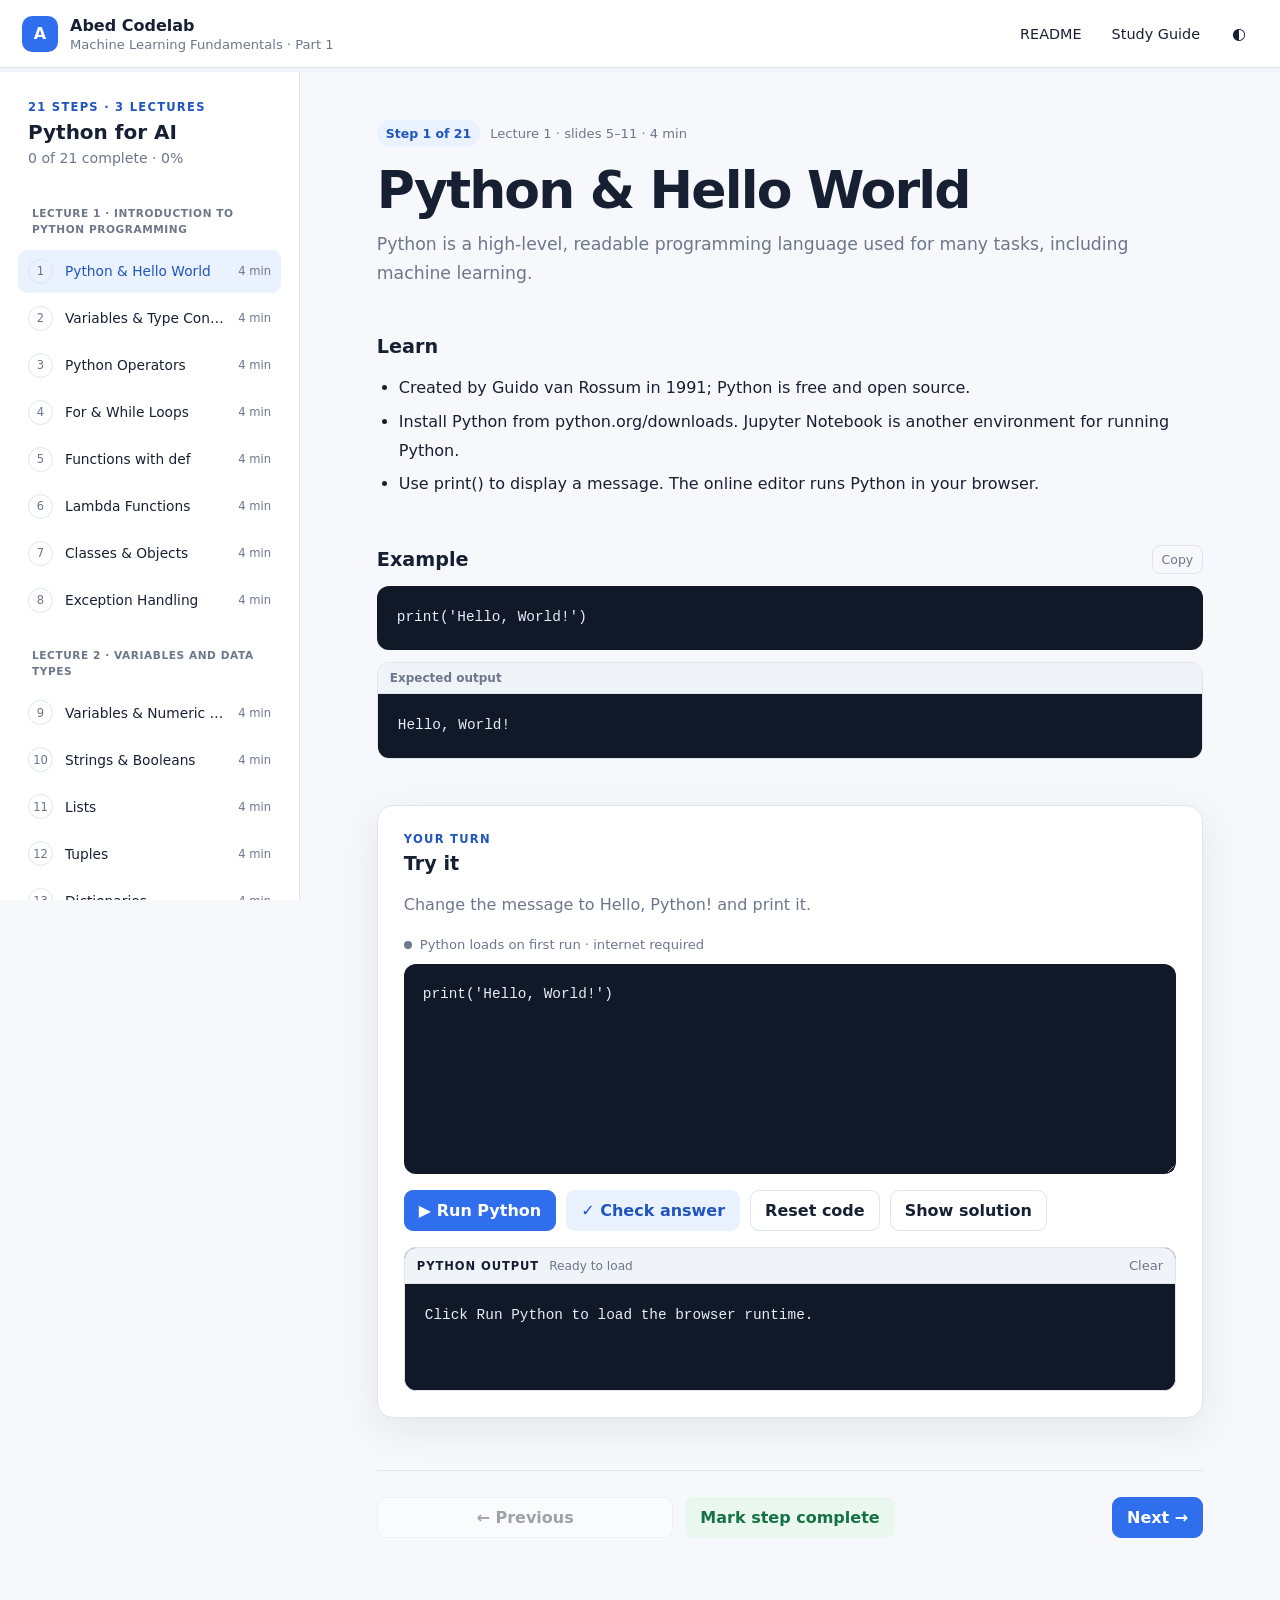
==== commit eb3cdb43: "Validate 21 source-based lessons and simplify presentation" ====
--- a/codelab/index.html
+++ b/codelab/index.html
@@ -111,11 +111,6 @@
           </div>
         </section>
 
-        <section class="takeaway">
-          <p class="eyebrow">KEY TAKEAWAY</p>
-          <p id="takeawayText"></p>
-        </section>
-
         <div class="lesson-footer">
           <button id="prevButton" class="secondary-button">← Previous</button>
           <button id="completeButton" class="complete-button">Mark step complete</button>
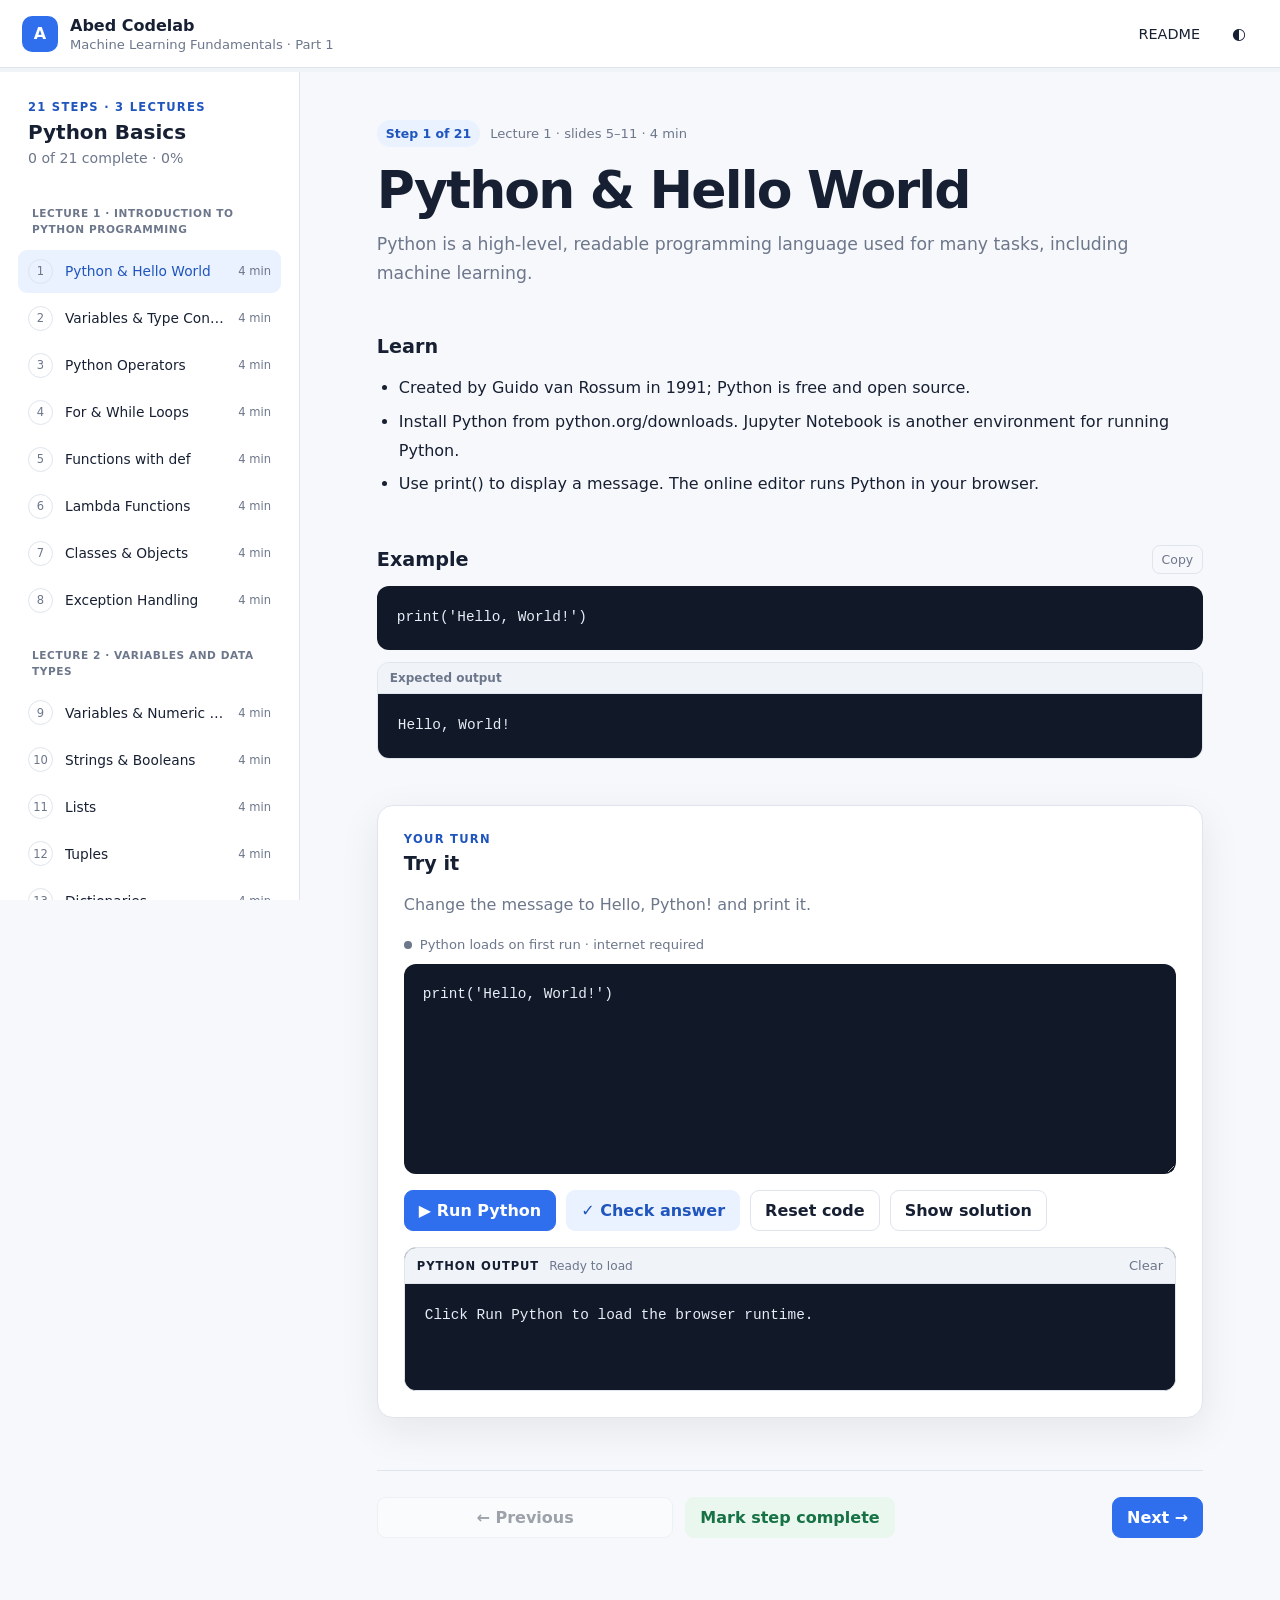
==== commit 9d08d6a5: "Remove outdated extra study guide and keep source-only navigation" ====
--- a/codelab/index.html
+++ b/codelab/index.html
@@ -19,7 +19,6 @@
     </div>
     <div class="topbar-actions">
       <a href="https://github.com/abed-dvp/machine-learning-fundamentals-part1#readme" class="ghost-link" target="_blank">README</a>
-      <a href="https://github.com/abed-dvp/machine-learning-fundamentals-part1/blob/main/STUDY_GUIDE.md" class="ghost-link" target="_blank">Study Guide</a>
       <button id="themeButton" class="icon-button" aria-label="Toggle theme">◐</button>
     </div>
   </header>
@@ -32,7 +31,7 @@
     <aside class="sidebar" id="sidebar">
       <div class="sidebar-head">
         <p class="eyebrow">21 STEPS · 3 LECTURES</p>
-        <h2>Python for AI</h2>
+        <h2>Python Basics</h2>
         <p id="progressText">0 of 21 complete</p>
       </div>
       <nav id="stepNav" class="step-nav" aria-label="Codelab steps"></nav>
